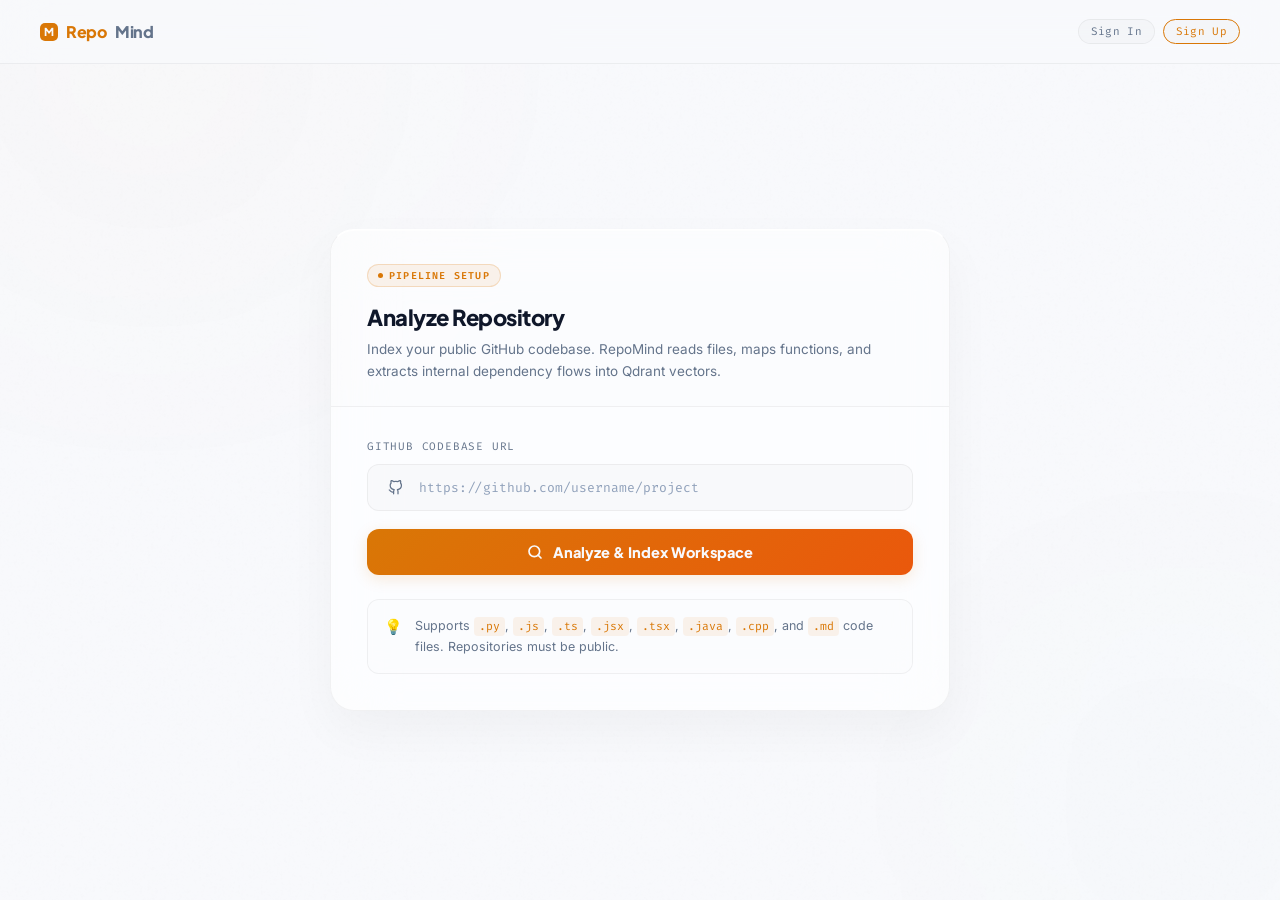
==== frontend/analyze.html @ 43e49ae8 "Initial RepoMind implementation commit" ====
<!doctype html>
<html lang="en">
  <head>
    <meta charset="UTF-8" />
    <meta name="viewport" content="width=device-width, initial-scale=1.0" />
    <title>RepoMind — Analyze Codebase</title>
    <link rel="preconnect" href="https://fonts.googleapis.com" />
    <link rel="preconnect" href="https://fonts.gstatic.com" crossorigin />
    <link
      href="https://fonts.googleapis.com/css2?family=Plus+Jakarta+Sans:wght@500;600;700;800&family=Inter:wght@400;500;600&family=Fira+Code:wght@400;500&display=swap"
      rel="stylesheet"
    />
    <link rel="stylesheet" href="./static_files/analyze.css" />
  </head>
  <body>
    <div class="blob blob-1"></div>
    <div class="blob blob-2"></div>

    <header>
      <a href="index.html" class="logo">
        <div class="logo-icon">M</div>
        Repo<span>Mind</span>
      </a>
      <div class="nav-pills" id="authNav"></div>
    </header>

    <main class="page">
      <div class="card">
        <div class="card-top">
          <div class="card-eyebrow">
            <span class="card-eyebrow-dot"></span> Pipeline Setup
          </div>
          <h1 class="card-title">Analyze Repository</h1>
          <div class="card-sub">
            Index your public GitHub codebase. RepoMind reads files, maps
            functions, and extracts internal dependency flows into Qdrant
            vectors.
          </div>
        </div>

        <div class="card-body">
          <label class="input-label" for="repoUrl">GitHub Codebase URL</label>
          <div class="input-wrap">
            <span class="input-icon">
              <svg
                width="15"
                height="15"
                viewBox="0 0 24 24"
                fill="none"
                stroke="currentColor"
                stroke-width="2"
                stroke-linecap="round"
                stroke-linejoin="round"
              >
                <path
                  d="M9 19c-5 1.5-5-2.5-7-3m14 6v-3.87a3.37 3.37 0 0 0-.94-2.61c3.14-.35 6.44-1.54 6.44-7A5.44 5.44 0 0 0 20 4.77 5.07 5.07 0 0 0 19.91 1S18.73.65 16 2.48a13.38 13.38 0 0 0-7 0C6.27.65 5.09 1 5.09 1A5.07 5.07 0 0 0 5 4.77a5.44 5.44 0 0 0-1.5 3.78c0 5.42 3.3 6.61 6.44 7A3.37 3.37 0 0 0 9 18.13V22"
                ></path>
              </svg>
            </span>
            <input
              type="url"
              id="repoUrl"
              class="repo-input"
              placeholder="https://github.com/username/project"
              autocomplete="off"
              spellcheck="false"
            />
          </div>

          <!-- Repository Preview Card -->
          <div class="repo-preview-card" id="repoPreviewCard">
            <div class="repo-preview-header">
              <img
                class="repo-preview-avatar"
                id="repoAvatar"
                src="data:image/svg+xml,%3Csvg xmlns='http://www.w3.org/2000/svg' viewBox='0 0 24 24' fill='none' stroke='%23d97706' stroke-width='2'%3E%3Cpath d='M9 19c-5 1.5-5-2.5-7-3m14 6v-3.87a3.37 3.37 0 0 0-.94-2.61c3.14-.35 6.44-1.54 6.44-7A5.44 5.44 0 0 0 20 4.77 5.07 5.07 0 0 0 19.91 1S18.73.65 16 2.48a13.38 13.38 0 0 0-7 0C6.27.65 5.09 1 5.09 1A5.07 5.07 0 0 0 5 4.77a5.44 5.44 0 0 0-1.5 3.78c0 5.42 3.3 6.61 6.44 7A3.37 3.37 0 0 0 9 18.13V22'%3E%3C/path%3E%3C/svg%3E"
                alt="Avatar"
              />
              <div class="repo-preview-info">
                <div class="repo-preview-title" id="repoTitle">—</div>
                <div class="repo-preview-owner" id="repoOwner">—</div>
              </div>
            </div>
            <div class="repo-preview-grid">
              <div class="repo-preview-stat">
                <span class="repo-preview-stat-label">Primary Language</span>
                <span class="repo-preview-stat-val" id="repoLang">—</span>
              </div>
              <div class="repo-preview-stat">
                <span class="repo-preview-stat-label">Stars</span>
                <span class="repo-preview-stat-val" id="repoStars">—</span>
              </div>
              <div class="repo-preview-stat">
                <span class="repo-preview-stat-label">Visibility</span>
                <span class="repo-preview-stat-val" id="repoVis">—</span>
              </div>
              <div class="repo-preview-stat">
                <span class="repo-preview-stat-label">Last Commit Update</span>
                <span class="repo-preview-stat-val" id="repoUpdated">—</span>
              </div>
            </div>
          </div>

          <button class="btn-analyze" id="analyzeBtn" onclick="handleIngest()">
            <svg
              width="16"
              height="16"
              viewBox="0 0 24 24"
              fill="none"
              stroke="currentColor"
              stroke-width="2.5"
              stroke-linecap="round"
              stroke-linejoin="round"
            >
              <circle cx="11" cy="11" r="8"></circle>
              <line x1="21" y1="21" x2="16.65" y2="16.65"></line>
            </svg>
            Analyze & Index Workspace
          </button>

          <!-- Terminal Progress Logger -->
          <div class="terminal-container" id="terminalContainer">
            <div class="terminal-header">
              <div class="terminal-dot red"></div>
              <div class="terminal-dot yellow"></div>
              <div class="terminal-dot green"></div>
              <div class="terminal-title">repomind@pipeline:~$</div>
            </div>
            <div class="terminal-body" id="terminalBody">
              <!-- Dynamically populated terminal lines -->
            </div>
          </div>

          <div class="info-box">
            <span class="info-icon">💡</span>
            <div class="info-text">
              Supports <code>.py</code>, <code>.js</code>, <code>.ts</code>,
              <code>.jsx</code>, <code>.tsx</code>, <code>.java</code>,
              <code>.cpp</code>, and <code>.md</code> code files. Repositories
              must be public.
            </div>
          </div>
        </div>
      </div>
    </main>

    <div class="toast" id="toast">
      <span id="toastIcon"></span>
      <span id="toastText"></span>
    </div>

    <script src="./static_files/analyze.js"></script>
  </body>
</html>
---- frontend/static_files/analyze.css ----
*,
*::before,
*::after {
  box-sizing: border-box;
  margin: 0;
  padding: 0;
}

:root {
  --bg: #f8f9fc;
  --surface: rgba(255, 255, 255, 0.65);
  --surface2: rgba(255, 255, 255, 0.85);
  --border: rgba(0, 0, 0, 0.05);
  --border-light: rgba(255, 255, 255, 0.85);
  --amber: #d97706;
  --amber-dim: rgba(217, 119, 6, 0.08);
  --amber-glow: rgba(217, 119, 6, 0.15);
  --green: #059669;
  --red: #dc2626;
  --text: #0f172a;
  --muted: #64748b;

  --mono: "Fira Code", monospace;
  --sans: "Plus Jakarta Sans", sans-serif;
  --body-font: "Inter", sans-serif;
}

html,
body {
  height: 100%;
  background: var(--bg);
  color: var(--text);
  font-family: var(--body-font);
  -webkit-font-smoothing: antialiased;
  overflow-x: hidden;
}

/* ── Noise grain overlay ── */
body::before {
  content: "";
  position: fixed;
  inset: 0;
  z-index: 0;
  pointer-events: none;
  background-image: url("data:image/svg+xml,%3Csvg viewBox='0 0 256 256' xmlns='http://www.w3.org/2000/svg'%3E%3Cfilter id='noise'%3E%3CfeTurbulence type='fractalNoise' baseFrequency='0.9' numOctaves='4' stitchTiles='stitch'/%3E%3C/filter%3E%3Crect width='100%25' height='100%25' filter='url(%23noise)' opacity='0.03'/%3E%3C/svg%3E");
  opacity: 0.5;
}

/* ── Glow blobs ── */
.blob {
  position: fixed;
  border-radius: 50%;
  filter: blur(140px);
  pointer-events: none;
  z-index: 0;
}
.blob-1 {
  width: 500px;
  height: 500px;
  background: radial-gradient(
    circle,
    rgba(217, 119, 6, 0.05) 0%,
    transparent 70%
  );
  top: -180px;
  left: -100px;
}
.blob-2 {
  width: 400px;
  height: 400px;
  background: radial-gradient(
    circle,
    rgba(5, 150, 105, 0.04) 0%,
    transparent 70%
  );
  bottom: -100px;
  right: -100px;
}

/* ── Header ── */
header {
  position: fixed;
  top: 0;
  left: 0;
  right: 0;
  z-index: 100;
  display: flex;
  align-items: center;
  justify-content: space-between;
  padding: 0 40px;
  height: 64px;
  border-bottom: 1px solid var(--border);
  background: rgba(248, 249, 252, 0.7);
  backdrop-filter: blur(20px);
  -webkit-backdrop-filter: blur(20px);
}
.logo {
  font-family: var(--sans);
  font-size: 16px;
  font-weight: 800;
  color: var(--amber);
  letter-spacing: -0.3px;
  display: flex;
  align-items: center;
  gap: 8px;
  text-decoration: none;
}
.logo span {
  color: var(--muted);
}
.logo-icon {
  width: 18px;
  height: 18px;
  border-radius: 5px;
  background: var(--amber);
  display: flex;
  align-items: center;
  justify-content: center;
  color: #f8f9fc;
  font-weight: 800;
  font-size: 11px;
}
.nav-pills {
  display: flex;
  gap: 8px;
}
.npill {
  font-family: var(--mono);
  font-size: 11px;
  color: var(--muted);
  background: rgba(0, 0, 0, 0.015);
  border: 1px solid var(--border);
  padding: 4px 12px;
  border-radius: 20px;
  letter-spacing: 0.3px;
  transition: all 0.2s;
  cursor: pointer;
  text-decoration: none;
}
.npill:hover {
  color: var(--text);
  border-color: var(--amber);
  background: var(--amber-dim);
}

/* ── Page Layout ── */
.page {
  position: relative;
  z-index: 10;
  min-height: 100vh;
  display: flex;
  align-items: center;
  justify-content: center;
  padding: 100px 24px 60px;
}

.card {
  width: 100%;
  max-width: 620px;
  background: var(--surface);
  backdrop-filter: blur(30px) saturate(190%);
  -webkit-backdrop-filter: blur(30px) saturate(190%);
  border: 1px solid var(--border);
  border-top-color: var(--border-light);
  border-radius: 24px;
  overflow: hidden;
  box-shadow:
    0 20px 50px rgba(0, 0, 0, 0.04),
    inset 0 1px 0 rgba(255, 255, 255, 0.85);
  animation: fadeUp 0.6s cubic-bezier(0.16, 1, 0.3, 1) both;
}

.card-top {
  padding: 32px 36px 24px;
  border-bottom: 1px solid var(--border);
  background: rgba(0, 0, 0, 0.005);
}
.card-eyebrow {
  display: inline-flex;
  align-items: center;
  gap: 6px;
  font-family: var(--mono);
  font-size: 10px;
  color: var(--amber);
  letter-spacing: 1.2px;
  text-transform: uppercase;
  background: var(--amber-dim);
  border: 1px solid rgba(217, 119, 6, 0.2);
  padding: 4px 10px;
  border-radius: 20px;
  margin-bottom: 16px;
  font-weight: 600;
}
.card-eyebrow-dot {
  width: 5px;
  height: 5px;
  border-radius: 50%;
  background: var(--amber);
  animation: pulse 1.4s ease-in-out infinite;
}
@keyframes pulse {
  0%,
  100% {
    opacity: 1;
  }
  50% {
    opacity: 0.3;
  }
}

.card-title {
  font-family: var(--sans);
  font-size: 22px;
  font-weight: 800;
  letter-spacing: -0.5px;
  margin-bottom: 8px;
  color: var(--text);
}
.card-sub {
  font-size: 13.5px;
  color: var(--muted);
  line-height: 1.6;
}

.card-body {
  padding: 32px 36px 36px;
}

.input-label {
  font-family: var(--mono);
  font-size: 11px;
  color: var(--muted);
  text-transform: uppercase;
  letter-spacing: 0.8px;
  margin-bottom: 10px;
  display: block;
}

.input-wrap {
  display: flex;
  align-items: center;
  background: rgba(0, 0, 0, 0.015);
  border: 1px solid var(--border);
  border-radius: 12px;
  overflow: hidden;
  transition:
    border-color 0.25s,
    box-shadow 0.25s,
    transform 0.2s ease;
  margin-bottom: 18px;
  padding: 2px 4px;
}
.input-wrap:focus-within {
  border-color: var(--amber);
  box-shadow:
    0 0 0 3px rgba(217, 119, 6, 0.12),
    0 2px 4px rgba(0, 0, 0, 0.02);
  transform: translateY(-1px);
}

.input-icon {
  padding: 0 16px;
  color: var(--muted);
  flex-shrink: 0;
  display: flex;
  align-items: center;
}

.repo-input {
  flex: 1;
  background: none;
  border: none;
  outline: none;
  color: var(--text);
  font-family: var(--mono);
  font-size: 13px;
  padding: 12px 16px 12px 0;
}
.repo-input::placeholder {
  color: #8fa0ba;
}

.btn-analyze {
  width: 100%;
  background: linear-gradient(135deg, var(--amber) 0%, #ea580c 100%);
  color: #f8f9fc;
  border: none;
  border-radius: 12px;
  font-family: var(--sans);
  font-size: 14.5px;
  font-weight: 800;
  padding: 14px;
  cursor: pointer;
  display: flex;
  align-items: center;
  justify-content: center;
  gap: 10px;
  transition: all 0.25s cubic-bezier(0.16, 1, 0.3, 1);
  box-shadow: 0 4px 15px rgba(217, 119, 6, 0.15);
}
.btn-analyze:hover {
  opacity: 0.95;
  box-shadow: 0 6px 25px rgba(217, 119, 6, 0.25);
  transform: translateY(-2px);
}
.btn-analyze:active {
  transform: scale(0.98) translateY(0);
}
.btn-analyze:disabled {
  opacity: 0.4;
  cursor: not-allowed;
  transform: none;
  box-shadow: none;
}

/* ── Repository Preview Card ── */
.repo-preview-card {
  margin: 20px 0;
  padding: 20px;
  background: rgba(255, 255, 255, 0.4);
  backdrop-filter: blur(10px);
  border: 1px dashed var(--border);
  border-radius: 14px;
  display: none;
  transform-origin: top center;
  animation: previewScaleUp 0.4s cubic-bezier(0.34, 1.56, 0.64, 1) both;
}
@keyframes previewScaleUp {
  from {
    opacity: 0;
    transform: scale(0.96) translateY(-10px);
  }
  to {
    opacity: 1;
    transform: scale(1) translateY(0);
  }
}
.repo-preview-card.visible {
  display: block;
}
.repo-preview-header {
  display: flex;
  align-items: center;
  gap: 14px;
  margin-bottom: 16px;
}
.repo-preview-avatar {
  width: 42px;
  height: 42px;
  border-radius: 8px;
  border: 1px solid var(--border);
  background: var(--surface2);
}
.repo-preview-info {
  flex: 1;
}
.repo-preview-title {
  font-family: var(--sans);
  font-size: 15px;
  font-weight: 700;
  color: var(--text);
}
.repo-preview-owner {
  font-size: 11.5px;
  font-family: var(--mono);
  color: var(--muted);
  margin-top: 2px;
}

.repo-preview-grid {
  display: grid;
  grid-template-columns: repeat(2, 1fr);
  gap: 12px;
}
.repo-preview-stat {
  padding: 10px 14px;
  background: #fff;
  border: 1px solid var(--border);
  border-radius: 8px;
  display: flex;
  flex-direction: column;
  gap: 4px;
  transition:
    transform 0.2s,
    box-shadow 0.2s,
    border-color 0.2s;
}
.repo-preview-stat:hover {
  transform: translateY(-2px);
  box-shadow: 0 4px 12px rgba(217, 119, 6, 0.05);
  border-color: rgba(217, 119, 6, 0.2);
}
.repo-preview-stat-label {
  font-size: 9.5px;
  font-family: var(--mono);
  text-transform: uppercase;
  color: var(--muted);
  letter-spacing: 0.5px;
}
.repo-preview-stat-val {
  font-size: 12.5px;
  font-weight: 600;
  color: var(--amber);
}

/* ── Light Coder Terminal Progress UI ── */
.terminal-container {
  margin-top: 24px;
  display: none;
  background: rgba(250, 251, 254, 0.85);
  backdrop-filter: blur(12px);
  border: 1px solid var(--border);
  border-radius: 16px;
  overflow: hidden;
  box-shadow:
    0 15px 35px rgba(0, 0, 0, 0.03),
    inset 0 1px 0 rgba(255, 255, 255, 0.8);
  animation: terminalSlide 0.5s cubic-bezier(0.16, 1, 0.3, 1) both;
}
@keyframes terminalSlide {
  from {
    opacity: 0;
    transform: translateY(15px);
  }
  to {
    opacity: 1;
    transform: translateY(0);
  }
}
.terminal-container.visible {
  display: block;
}
.terminal-header {
  background: rgba(0, 0, 0, 0.015);
  padding: 10px 16px;
  border-bottom: 1px solid var(--border);
  display: flex;
  align-items: center;
  gap: 6px;
}
.terminal-dot {
  width: 9px;
  height: 9px;
  border-radius: 50%;
}
.terminal-dot.red {
  background: #ff5f56;
}
.terminal-dot.yellow {
  background: #ffbd2e;
}
.terminal-dot.green {
  background: #27c93f;
}
.terminal-title {
  font-family: var(--mono);
  font-size: 10px;
  color: var(--muted);
  margin-left: auto;
  letter-spacing: 0.5px;
}
.terminal-body {
  padding: 18px;
  font-family: var(--mono);
  font-size: 12px;
  line-height: 1.7;
  color: #334155;
  overflow-y: auto;
  max-height: 250px;
  scrollbar-width: thin;
  scrollbar-color: rgba(0, 0, 0, 0.08) transparent;
}
.terminal-line {
  margin-bottom: 6px;
  display: flex;
  align-items: flex-start;
  gap: 6px;
}
.terminal-prompt {
  color: var(--amber);
  flex-shrink: 0;
  user-select: none;
  font-weight: 600;
}
.terminal-log {
  flex: 1;
  white-space: pre-wrap;
  word-break: break-all;
}
.terminal-cursor {
  display: inline-block;
  width: 6px;
  height: 13px;
  background: var(--amber);
  animation: terminal-blink 0.8s step-end infinite;
  vertical-align: middle;
  margin-left: 2px;
}
@keyframes terminal-blink {
  0%,
  100% {
    opacity: 1;
  }
  50% {
    opacity: 0;
  }
}

/* ── Info Box ── */
.info-box {
  margin-top: 24px;
  padding: 16px;
  background: rgba(0, 0, 0, 0.005);
  border: 1px solid var(--border);
  border-radius: 12px;
  display: flex;
  align-items: flex-start;
  gap: 12px;
}
.info-icon {
  font-size: 15px;
  flex-shrink: 0;
  margin-top: 1px;
}
.info-text {
  font-size: 12.5px;
  color: var(--muted);
  line-height: 1.6;
}
.info-text code {
  font-family: var(--mono);
  font-size: 11.5px;
  color: var(--amber);
  background: var(--amber-dim);
  padding: 2px 5px;
  border-radius: 4px;
}

/* ── Toast ── */
.toast {
  position: fixed;
  bottom: 28px;
  left: 50%;
  transform: translateX(-50%) translateY(20px);
  display: flex;
  align-items: center;
  gap: 10px;
  padding: 12px 20px;
  border-radius: 10px;
  font-size: 13px;
  font-family: var(--mono);
  opacity: 0;
  pointer-events: none;
  transition:
    opacity 0.2s ease,
    transform 0.2s ease;
  z-index: 999;
  max-width: 90vw;
}
.toast.show {
  opacity: 1;
  transform: translateX(-50%) translateY(0);
}
.toast.success {
  background: #d1fae5;
  border: 1px solid #10b981;
  color: var(--green);
}
.toast.error {
  background: #fee2e2;
  border: 1px solid #ef4444;
  color: var(--red);
}

@keyframes fadeUp {
  from {
    opacity: 0;
    transform: translateY(20px);
  }
  to {
    opacity: 1;
    transform: translateY(0);
  }
}

@media (max-width: 600px) {
  header {
    padding: 0 20px;
  }
  .card-top,
  .card-body {
    padding: 24px;
  }
  .repo-preview-grid {
    grid-template-columns: 1fr;
  }
}
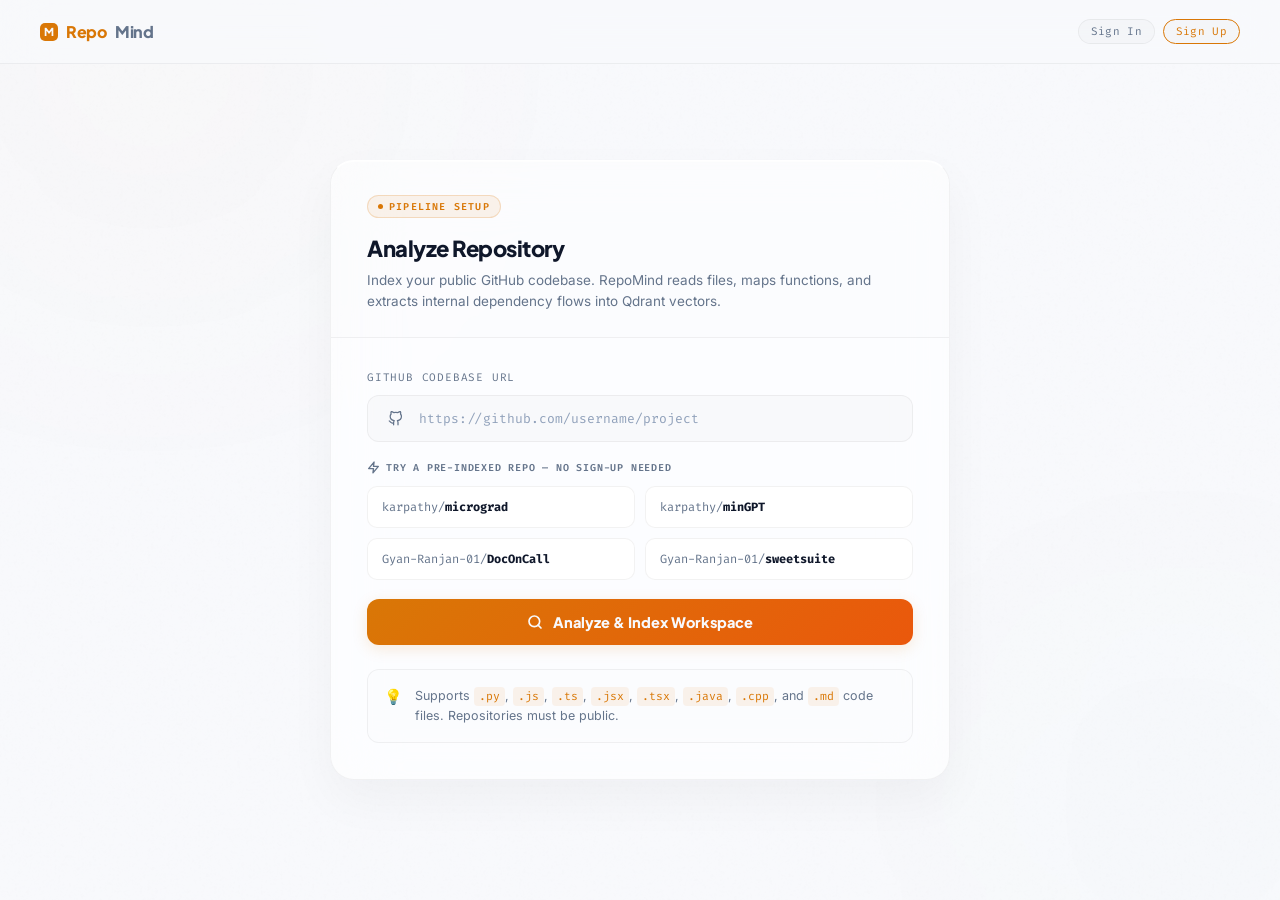
==== commit ae8abfb5: "Added Preindex urls to frontend/analyze.html" ====
--- a/frontend/analyze.html
+++ b/frontend/analyze.html
@@ -65,6 +65,28 @@
               autocomplete="off"
               spellcheck="false"
             />
+          </div>
+
+          <!-- Pre-indexed Repos -->
+          <div class="preindexed-section">
+            <div class="preindexed-label">
+              <svg
+                width="13"
+                height="13"
+                viewBox="0 0 24 24"
+                fill="none"
+                stroke="currentColor"
+                stroke-width="2.5"
+                stroke-linecap="round"
+                stroke-linejoin="round"
+              >
+                <polyline
+                  points="13 2 3 14 12 14 11 22 21 10 12 10 13 2"
+                ></polyline>
+              </svg>
+              Try a pre-indexed repo — no sign-up needed
+            </div>
+            <div class="preindexed-grid" id="preindexedGrid">y</div>
           </div>
 
           <!-- Repository Preview Card -->
--- a/frontend/static_files/analyze.css
+++ b/frontend/static_files/analyze.css
@@ -595,3 +595,84 @@
     grid-template-columns: 1fr;
   }
 }
+
+/* preindexed section */
+
+.preindexed-section {
+  margin-top: 1.2rem;
+  margin-bottom: 1.2rem;
+}
+
+.preindexed-label {
+  display: flex;
+  align-items: center;
+  gap: 6px;
+  font-size: 10px;
+  font-weight: 600;
+  letter-spacing: 0.08em;
+  text-transform: uppercase;
+  color: var(--muted);
+  margin-bottom: 0.75rem;
+  font-family: var(--mono);
+}
+
+.preindexed-grid {
+  display: grid;
+  grid-template-columns: repeat(2, 1fr);
+  gap: 0.6rem;
+}
+
+.preindexed-card {
+  background: #fff;
+  border: 1px solid var(--border);
+  border-radius: 10px;
+  padding: 0.75rem 0.9rem;
+  cursor: pointer;
+  transition: background 0.15s, border-color 0.15s, transform 0.1s, box-shadow 0.15s;
+}
+
+.preindexed-card:hover {
+  border-color: rgba(217, 119, 6, 0.3);
+  box-shadow: 0 4px 12px rgba(217, 119, 6, 0.08);
+  transform: translateY(-1px);
+}
+
+.preindexed-card-top {
+  display: flex;
+  align-items: center;
+  gap: 8px;
+}
+
+.preindexed-avatar {
+  width: 20px;
+  height: 20px;
+  border-radius: 50%;
+  border: 1px solid var(--border);
+  flex-shrink: 0;
+}
+
+.preindexed-name {
+  font-size: 12px;
+  font-family: var(--mono);
+  color: var(--muted);
+  flex: 1;
+  white-space: nowrap;
+  overflow: hidden;
+  text-overflow: ellipsis;
+}
+
+.preindexed-name strong {
+  color: var(--text);
+}
+
+.preindexed-chunk-badge {
+  font-size: 10px;
+  font-family: var(--mono);
+  padding: 2px 7px;
+  border-radius: 20px;
+  background: var(--amber-dim);
+  color: var(--amber);
+  border: 1px solid rgba(217, 119, 6, 0.2);
+  white-space: nowrap;
+  flex-shrink: 0;
+}
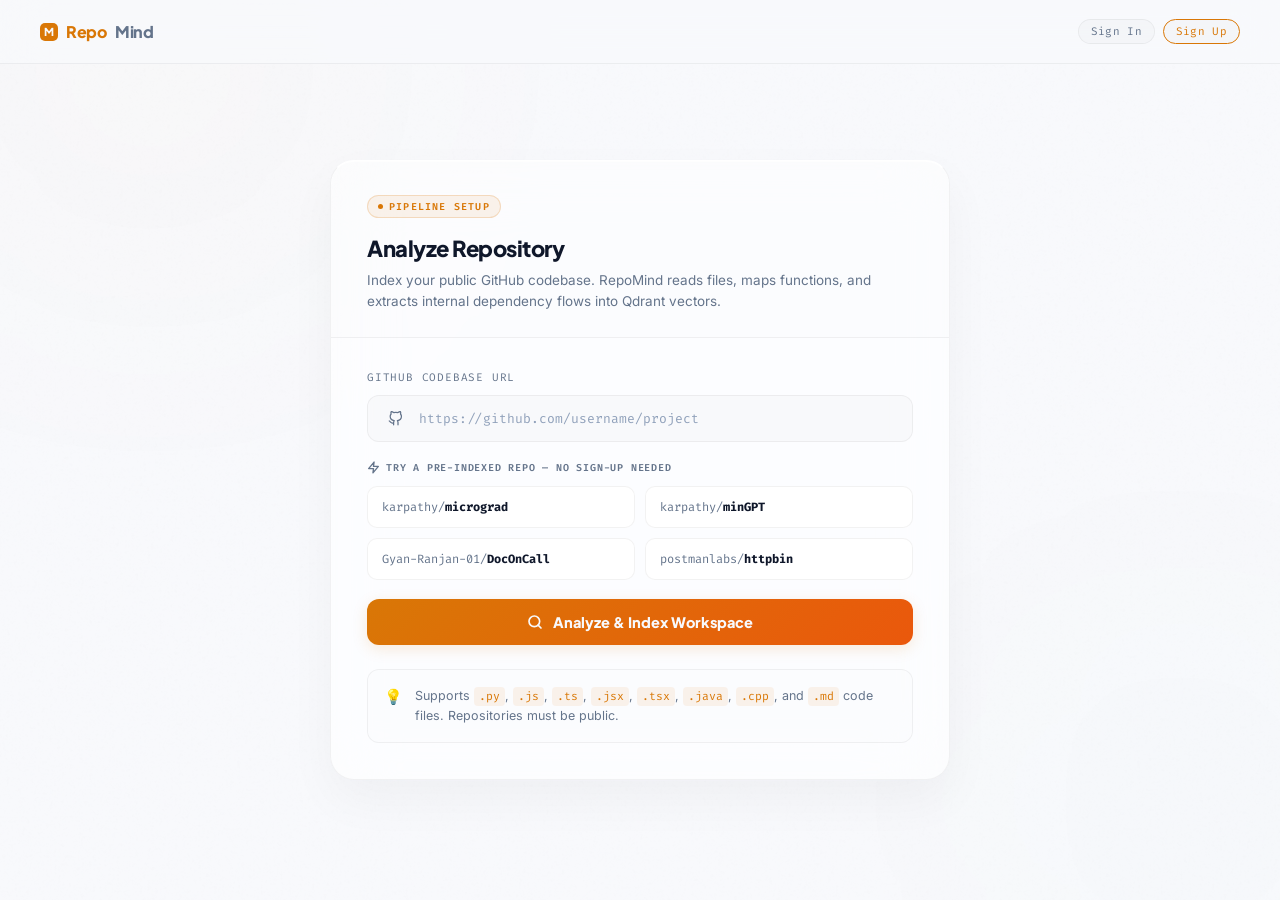
==== commit 0dc13849: "fix: typo in analyze.html" ====
--- a/frontend/analyze.html
+++ b/frontend/analyze.html
@@ -86,7 +86,7 @@
               </svg>
               Try a pre-indexed repo — no sign-up needed
             </div>
-            <div class="preindexed-grid" id="preindexedGrid">y</div>
+            <div class="preindexed-grid" id="preindexedGrid"></div>
           </div>
 
           <!-- Repository Preview Card -->
